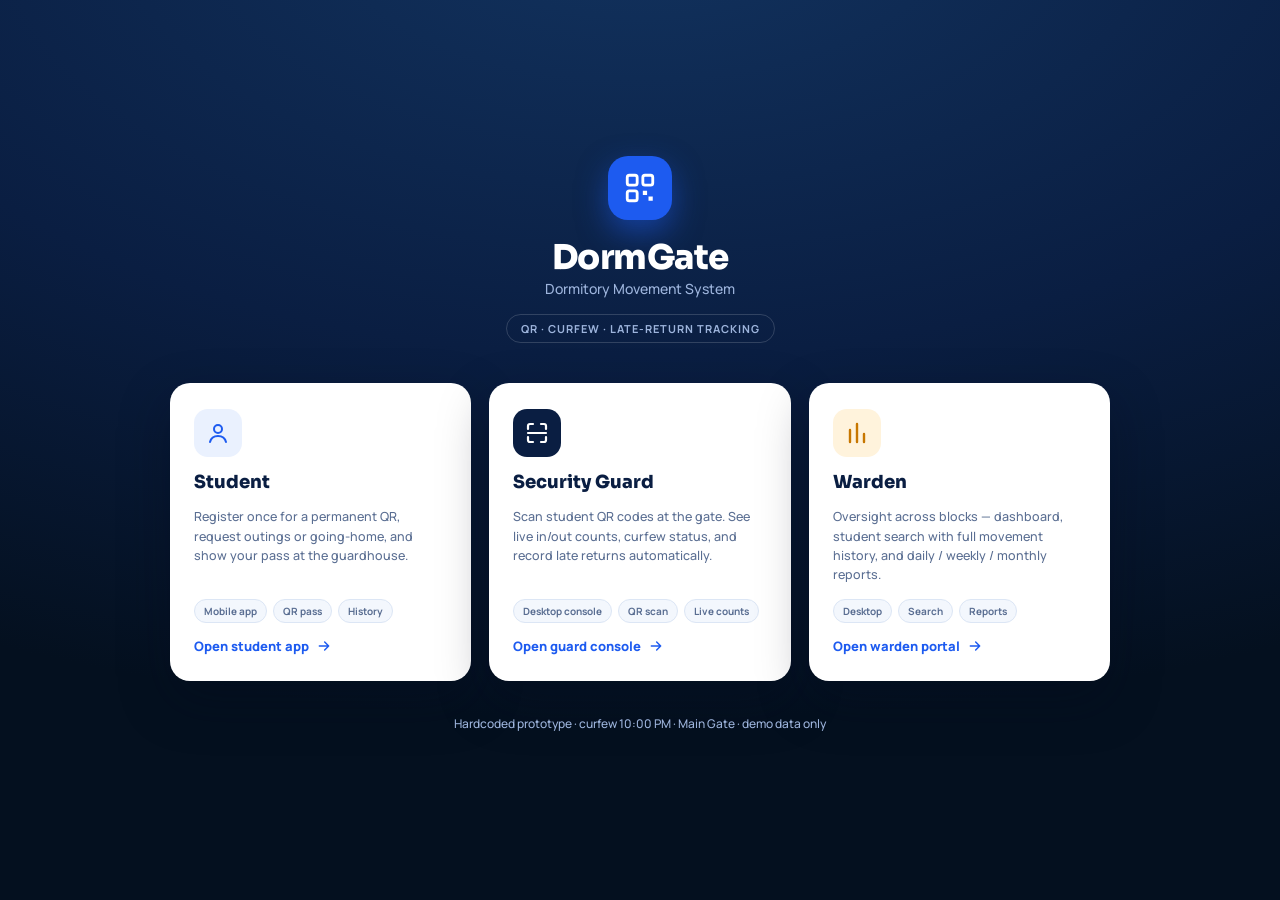
==== index.html @ 5226cc1f "DormGate prototype - navigable hardcoded reproduction of the Claude Design screens === TECHNICAL CHA" ====
<!DOCTYPE html>
<html lang="en">
<head>
<meta charset="utf-8">
<meta name="viewport" content="width=device-width, initial-scale=1">
<title>DormGate — Dormitory Movement System</title>
<meta name="description" content="DormGate — QR-based dormitory movement, curfew &amp; late-return system. Choose a role to open its app.">
<link rel="stylesheet" href="assets/css/tokens.css">
<style>
  body { min-height: 100vh; display: flex; align-items: center; justify-content: center; padding: 32px 20px;
    background: radial-gradient(120% 90% at 50% -10%, #12335f 0%, var(--navy) 55%, var(--navy-deep) 100%); }
  .portal { width: 100%; max-width: 940px; }
  .brand { display: flex; flex-direction: column; align-items: center; gap: 16px; text-align: center; margin-bottom: 40px; }
  .logo { width: 64px; height: 64px; border-radius: 20px; background: var(--blue);
    display: flex; align-items: center; justify-content: center; box-shadow: 0 12px 30px rgba(29,91,240,.5); }
  .brand h1 { font: 800 34px var(--head); color: #fff; letter-spacing: -.5px; }
  .brand p { font: 500 14px var(--sans); color: var(--muted-3); margin: 0; }
  .brand .tag { font: 700 11px var(--sans); color: var(--muted-3); letter-spacing: 1px;
    border: 1px solid rgba(255,255,255,.16); border-radius: 999px; padding: 6px 14px; }
  .roles { display: grid; grid-template-columns: repeat(3, 1fr); gap: 18px; }
  .role { background: #fff; border-radius: 20px; padding: 26px 24px; display: flex; flex-direction: column; gap: 14px;
    box-shadow: 0 20px 50px rgba(4,12,28,.35); transition: transform .16s, box-shadow .16s; }
  .role:hover { transform: translateY(-4px); box-shadow: 0 28px 60px rgba(4,12,28,.45); color: inherit; }
  .role .ico { width: 48px; height: 48px; border-radius: 14px; display: flex; align-items: center; justify-content: center; }
  .role h2 { font: 800 18px var(--head); color: var(--ink); }
  .role p { font: 500 12.5px/1.55 var(--sans); color: var(--muted); margin: 0; flex: 1; }
  .role .go { display: flex; align-items: center; gap: 7px; font: 800 13px var(--sans); color: var(--blue); }
  .badge-row { display: flex; gap: 6px; flex-wrap: wrap; }
  .mini { font: 700 10px var(--sans); color: var(--muted); background: var(--surface); border: 1px solid var(--border);
    border-radius: 999px; padding: 4px 9px; }
  .foot { text-align: center; margin-top: 34px; font: 500 12px var(--sans); color: var(--muted-3); }
  @media (max-width: 720px) { .roles { grid-template-columns: 1fr; } .brand h1 { font-size: 28px; } }
</style>
</head>
<body>
  <main class="portal">
    <div class="brand">
      <div class="logo">
        <svg width="34" height="34" viewBox="0 0 24 24" fill="none"><rect x="3" y="3" width="7" height="7" rx="1.5" stroke="#fff" stroke-width="2"/><rect x="14" y="3" width="7" height="7" rx="1.5" stroke="#fff" stroke-width="2"/><rect x="3" y="14" width="7" height="7" rx="1.5" stroke="#fff" stroke-width="2"/><path d="M14 14h3v3h-3zM18 18h3v3h-3z" fill="#fff"/></svg>
      </div>
      <div>
        <h1>DormGate</h1>
        <p>Dormitory Movement System</p>
      </div>
      <span class="tag">QR · CURFEW · LATE-RETURN TRACKING</span>
    </div>

    <div class="roles">
      <a class="role" href="student.html">
        <div class="ico" style="background:var(--blue-tint)">
          <svg width="24" height="24" viewBox="0 0 24 24" fill="none"><circle cx="12" cy="8" r="4" stroke="#1D5BF0" stroke-width="2"/><path d="M4 21c1-4 4-6 8-6s7 2 8 6" stroke="#1D5BF0" stroke-width="2" stroke-linecap="round"/></svg>
        </div>
        <h2>Student</h2>
        <p>Register once for a permanent QR, request outings or going-home, and show your pass at the guardhouse.</p>
        <div class="badge-row"><span class="mini">Mobile app</span><span class="mini">QR pass</span><span class="mini">History</span></div>
        <span class="go">Open student app
          <svg width="16" height="16" viewBox="0 0 24 24" fill="none"><path d="M5 12h14m0 0l-6-6m6 6l-6 6" stroke="#1D5BF0" stroke-width="2.2" stroke-linecap="round" stroke-linejoin="round"/></svg></span>
      </a>

      <a class="role" href="guard.html">
        <div class="ico" style="background:var(--navy)">
          <svg width="24" height="24" viewBox="0 0 24 24" fill="none"><path d="M3 8V5a2 2 0 012-2h3M16 3h3a2 2 0 012 2v3M21 16v3a2 2 0 01-2 2h-3M8 21H5a2 2 0 01-2-2v-3M3 12h18" stroke="#fff" stroke-width="2.2" stroke-linecap="round"/></svg>
        </div>
        <h2>Security Guard</h2>
        <p>Scan student QR codes at the gate. See live in/out counts, curfew status, and record late returns automatically.</p>
        <div class="badge-row"><span class="mini">Desktop console</span><span class="mini">QR scan</span><span class="mini">Live counts</span></div>
        <span class="go">Open guard console
          <svg width="16" height="16" viewBox="0 0 24 24" fill="none"><path d="M5 12h14m0 0l-6-6m6 6l-6 6" stroke="#1D5BF0" stroke-width="2.2" stroke-linecap="round" stroke-linejoin="round"/></svg></span>
      </a>

      <a class="role" href="warden.html">
        <div class="ico" style="background:var(--amber-tint)">
          <svg width="24" height="24" viewBox="0 0 24 24" fill="none"><path d="M5 21V9M12 21V3M19 21v-8" stroke="#C77700" stroke-width="2.4" stroke-linecap="round"/></svg>
        </div>
        <h2>Warden</h2>
        <p>Oversight across blocks — dashboard, student search with full movement history, and daily / weekly / monthly reports.</p>
        <div class="badge-row"><span class="mini">Desktop</span><span class="mini">Search</span><span class="mini">Reports</span></div>
        <span class="go">Open warden portal
          <svg width="16" height="16" viewBox="0 0 24 24" fill="none"><path d="M5 12h14m0 0l-6-6m6 6l-6 6" stroke="#1D5BF0" stroke-width="2.2" stroke-linecap="round" stroke-linejoin="round"/></svg></span>
      </a>
    </div>

    <p class="foot">Hardcoded prototype · curfew 10:00 PM · Main Gate · demo data only</p>
  </main>
</body>
</html>
---- assets/css/tokens.css ----
/* ============================================================
   DormGate — Design Tokens & Shared Components
   Dormitory Movement System · hardcoded prototype
   Fonts: Sora (headings) + Manrope (body)
   ============================================================ */

@import url('https://fonts.googleapis.com/css2?family=Sora:wght@600;700;800&family=Manrope:wght@400;500;600;700;800&display=swap');

:root {
  /* Brand / navy */
  --navy: #0A1E42;
  --navy-soft: #12283F;
  --navy-deep: #04101F;
  /* Blues */
  --blue: #1D5BF0;
  --blue-600: #1449CC;
  --blue-400: #5E8DF7;
  --blue-200: #9BBCF6;
  --blue-100: #C9DBFA;
  --blue-tint: #EAF1FE;
  --sky: #37B0FF;
  /* Surfaces */
  --bg: #EDF2FA;
  --surface: #F3F7FD;
  --field: #F9FBFE;
  --white: #fff;
  /* Lines */
  --border: #DCE6F5;
  --border-soft: #E4ECF9;
  --line: #F1F5FB;
  /* Text */
  --ink: #0A1E42;
  --muted: #5A6E92;
  --muted-2: #8A9AB8;
  --muted-3: #9DB4DC;
  --nav-dim: #5B77A8;
  /* Status — green */
  --green: #12923F;
  --green-tint: #E3F6E9;
  /* Status — amber */
  --amber: #C77700;
  --amber-ink: #9A5F06;
  --amber-tint: #FFF3DC;
  --amber-tint-2: #FFF7E8;
  --amber-border: #F3DFB3;
  /* Status — red */
  --red: #D3382C;
  --red-tint: #FDE9E7;
  --red-coral: #FF8A7A;
  --red-border: #F3C9C4;
  /* Effects */
  --shadow-btn: 0 8px 18px rgba(29,91,240,.3);
  --shadow-card: 0 6px 18px rgba(10,30,66,.06);
  --shadow-pop: 0 30px 70px rgba(4,12,28,.5);
  --radius: 16px;
  --sans: 'Manrope', system-ui, -apple-system, sans-serif;
  --head: 'Sora', 'Manrope', system-ui, sans-serif;
}

/* ---------- reset ---------- */
* { box-sizing: border-box; }
html, body { margin: 0; padding: 0; }
body {
  font-family: var(--sans);
  color: var(--ink);
  background: var(--bg);
  -webkit-font-smoothing: antialiased;
  text-rendering: optimizeLegibility;
}
a { color: var(--blue); text-decoration: none; }
a:hover { color: var(--blue-600); }
button { font-family: inherit; cursor: pointer; border: none; background: none; }
img, svg { display: block; }
ul { margin: 0; padding: 0; list-style: none; }
h1, h2, h3, h4 { margin: 0; font-family: var(--head); }
@keyframes dg-scanline { 0% { top: 12%; } 50% { top: 82%; } 100% { top: 12%; } }
@keyframes dg-fade { from { opacity: 0; transform: translateY(8px); } to { opacity: 1; transform: none; } }

/* ============================================================
   Shared components
   ============================================================ */

/* buttons */
.btn {
  display: flex; align-items: center; justify-content: center; gap: 9px;
  height: 52px; border-radius: 13px; font: 800 15px var(--sans);
  width: 100%; transition: filter .15s, transform .05s;
}
.btn:active { transform: translateY(1px); }
.btn-primary { background: var(--blue); color: #fff; box-shadow: var(--shadow-btn); }
.btn-primary:hover { filter: brightness(1.05); }
.btn-danger { background: var(--red); color: #fff; box-shadow: 0 8px 18px rgba(211,56,44,.3); }
.btn-ghost { background: #fff; border: 1.5px solid var(--border); color: var(--blue); }
.btn-outline { background: #fff; border: 1.5px solid var(--border); color: var(--ink); }
.btn-sm { height: 44px; font-size: 13.5px; border-radius: 12px; }
.btn-inline { width: auto; padding: 0 24px; }

/* status badge (pill) */
.badge { font: 800 10px var(--sans); border-radius: 999px; padding: 4px 9px; white-space: nowrap; letter-spacing: .2px; }
.badge-green { color: var(--green); background: var(--green-tint); }
.badge-blue  { color: var(--blue);  background: var(--blue-tint); }
.badge-amber { color: var(--amber); background: var(--amber-tint); }
.badge-red   { color: var(--red);   background: var(--red-tint); }
.badge-lg { font-size: 10.5px; padding: 6px 12px; }

/* chip / filter pill */
.chip { font: 700 12px var(--sans); border-radius: 999px; padding: 8px 15px; background: #fff; border: 1px solid var(--border); color: var(--muted); cursor: pointer; }
.chip.on { background: var(--blue); border-color: var(--blue); color: #fff; }

/* card */
.card { background: #fff; border: 1px solid var(--border); border-radius: var(--radius); }

/* form field (display) */
.field-label { font: 700 11.5px var(--sans); color: var(--muted); letter-spacing: .4px; }
.field {
  display: flex; align-items: center; gap: 10px;
  height: 50px; padding: 0 16px; border: 1.5px solid var(--border);
  border-radius: 13px; background: #fff; font: 600 15px var(--sans); color: var(--ink);
}
.field.focus { border-color: var(--blue); box-shadow: 0 0 0 3px var(--blue-tint); }
.field.compact { height: 44px; font-size: 13.5px; background: var(--field); border-radius: 12px; }

/* dot status marker */
.dot { width: 10px; height: 10px; border-radius: 50%; flex-shrink: 0; }
.dot-green { background: var(--green); } .dot-blue { background: var(--blue); }
.dot-amber { background: var(--amber); } .dot-red { background: var(--red); }

/* segmented control */
.segmented { display: flex; background: var(--border-soft); border-radius: 14px; padding: 4px; gap: 4px; }
.segmented .seg { flex: 1; display: flex; align-items: center; justify-content: center; height: 44px; border-radius: 11px; font: 700 13.5px var(--sans); color: var(--muted); cursor: pointer; }
.segmented .seg.on { background: #fff; color: var(--blue); font-weight: 800; box-shadow: 0 2px 8px rgba(10,30,66,.1); }

/* info banner */
.banner { display: flex; gap: 10px; border-radius: 13px; padding: 12px 14px; font: 600 11.5px/1.5 var(--sans); }
.banner svg { flex-shrink: 0; margin-top: 1px; }
.banner-blue { background: var(--blue-tint); border: 1px solid var(--blue-100); color: var(--blue-600); }
.banner-amber { background: var(--amber-tint-2); border: 1px solid var(--amber-border); color: var(--amber-ink); }

/* generic helpers */
.row { display: flex; align-items: center; }
.spread { display: flex; align-items: center; justify-content: space-between; }
.grow { flex: 1; min-width: 0; }
.stack { display: flex; flex-direction: column; }
.hidden { display: none !important; }
.avatar { border-radius: 50%; display: flex; align-items: center; justify-content: center; font: 800 12px var(--head); color: #fff; background: var(--blue); }

/* screen fade-in on route change */
.screen { animation: dg-fade .28s ease; }
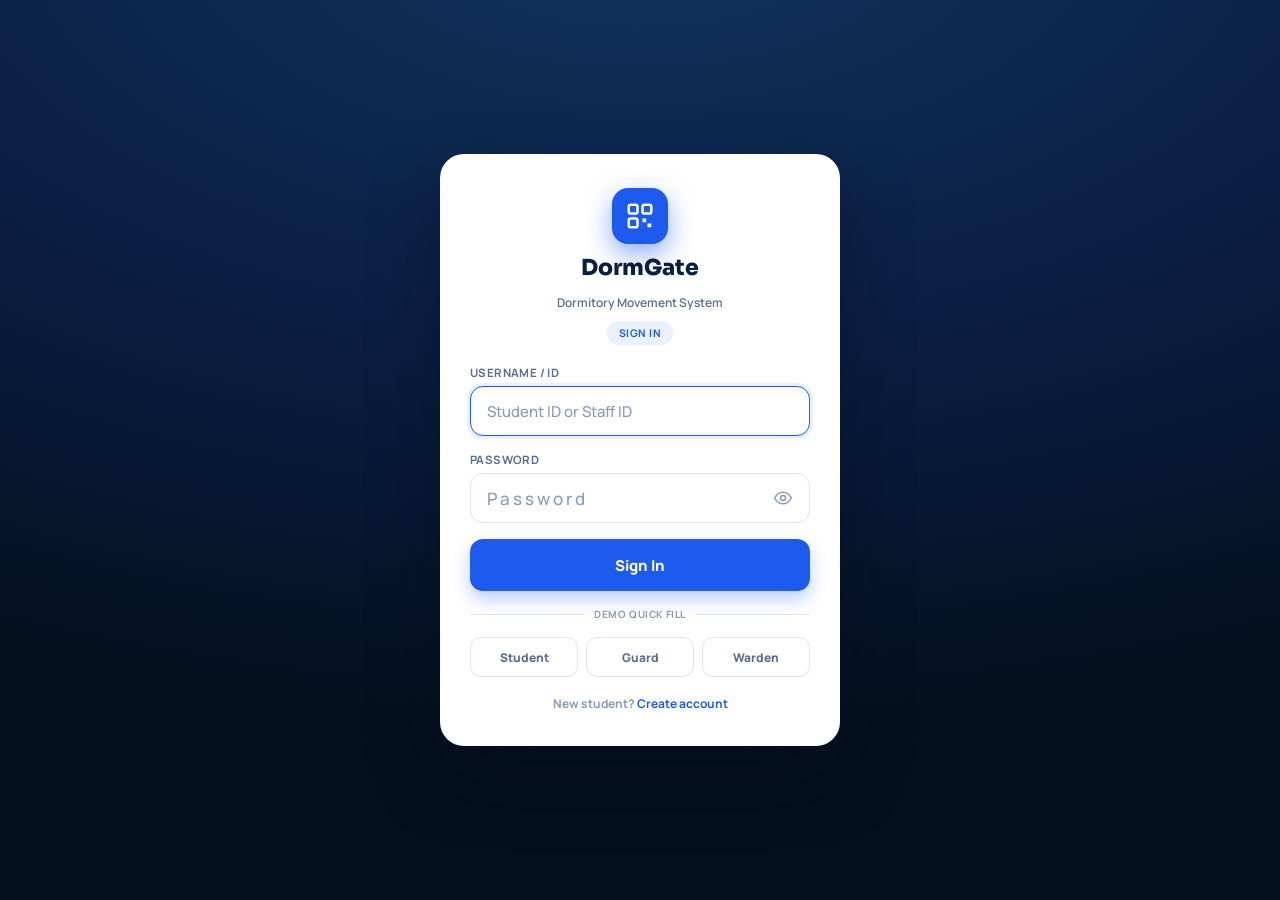
==== commit f2021a65: "[Phase 3/Task 2] Single login card replaces the role portal - ID routes the dashboard === TECHNICAL " ====
--- a/index.html
+++ b/index.html
@@ -3,84 +3,55 @@
 <head>
 <meta charset="utf-8">
 <meta name="viewport" content="width=device-width, initial-scale=1">
-<title>DormGate — Dormitory Movement System</title>
-<meta name="description" content="DormGate — QR-based dormitory movement, curfew &amp; late-return system. Choose a role to open its app.">
+<title>DormGate — Sign In</title>
+<meta name="description" content="DormGate — sign in to the Dormitory Movement System. Your ID decides your dashboard.">
 <link rel="stylesheet" href="assets/css/tokens.css">
-<style>
-  body { min-height: 100vh; display: flex; align-items: center; justify-content: center; padding: 32px 20px;
-    background: radial-gradient(120% 90% at 50% -10%, #12335f 0%, var(--navy) 55%, var(--navy-deep) 100%); }
-  .portal { width: 100%; max-width: 940px; }
-  .brand { display: flex; flex-direction: column; align-items: center; gap: 16px; text-align: center; margin-bottom: 40px; }
-  .logo { width: 64px; height: 64px; border-radius: 20px; background: var(--blue);
-    display: flex; align-items: center; justify-content: center; box-shadow: 0 12px 30px rgba(29,91,240,.5); }
-  .brand h1 { font: 800 34px var(--head); color: #fff; letter-spacing: -.5px; }
-  .brand p { font: 500 14px var(--sans); color: var(--muted-3); margin: 0; }
-  .brand .tag { font: 700 11px var(--sans); color: var(--muted-3); letter-spacing: 1px;
-    border: 1px solid rgba(255,255,255,.16); border-radius: 999px; padding: 6px 14px; }
-  .roles { display: grid; grid-template-columns: repeat(3, 1fr); gap: 18px; }
-  .role { background: #fff; border-radius: 20px; padding: 26px 24px; display: flex; flex-direction: column; gap: 14px;
-    box-shadow: 0 20px 50px rgba(4,12,28,.35); transition: transform .16s, box-shadow .16s; }
-  .role:hover { transform: translateY(-4px); box-shadow: 0 28px 60px rgba(4,12,28,.45); color: inherit; }
-  .role .ico { width: 48px; height: 48px; border-radius: 14px; display: flex; align-items: center; justify-content: center; }
-  .role h2 { font: 800 18px var(--head); color: var(--ink); }
-  .role p { font: 500 12.5px/1.55 var(--sans); color: var(--muted); margin: 0; flex: 1; }
-  .role .go { display: flex; align-items: center; gap: 7px; font: 800 13px var(--sans); color: var(--blue); }
-  .badge-row { display: flex; gap: 6px; flex-wrap: wrap; }
-  .mini { font: 700 10px var(--sans); color: var(--muted); background: var(--surface); border: 1px solid var(--border);
-    border-radius: 999px; padding: 4px 9px; }
-  .foot { text-align: center; margin-top: 34px; font: 500 12px var(--sans); color: var(--muted-3); }
-  @media (max-width: 720px) { .roles { grid-template-columns: 1fr; } .brand h1 { font-size: 28px; } }
-</style>
 </head>
 <body>
-  <main class="portal">
-    <div class="brand">
-      <div class="logo">
-        <svg width="34" height="34" viewBox="0 0 24 24" fill="none"><rect x="3" y="3" width="7" height="7" rx="1.5" stroke="#fff" stroke-width="2"/><rect x="14" y="3" width="7" height="7" rx="1.5" stroke="#fff" stroke-width="2"/><rect x="3" y="14" width="7" height="7" rx="1.5" stroke="#fff" stroke-width="2"/><path d="M14 14h3v3h-3zM18 18h3v3h-3z" fill="#fff"/></svg>
+
+<div class="auth">
+  <div class="auth-card">
+
+    <div class="auth-brand">
+      <div class="auth-logo">
+        <svg width="30" height="30" viewBox="0 0 24 24" fill="none"><rect x="3" y="3" width="7" height="7" rx="1.5" stroke="#fff" stroke-width="2"/><rect x="14" y="3" width="7" height="7" rx="1.5" stroke="#fff" stroke-width="2"/><rect x="3" y="14" width="7" height="7" rx="1.5" stroke="#fff" stroke-width="2"/><path d="M14 14h3v3h-3zM18 18h3v3h-3z" fill="#fff"/></svg>
       </div>
-      <div>
-        <h1>DormGate</h1>
-        <p>Dormitory Movement System</p>
-      </div>
-      <span class="tag">QR · CURFEW · LATE-RETURN TRACKING</span>
+      <div class="auth-title">DormGate</div>
+      <div class="auth-sub">Dormitory Movement System</div>
+      <span class="auth-role">SIGN IN</span>
     </div>
 
-    <div class="roles">
-      <a class="role" href="student.html">
-        <div class="ico" style="background:var(--blue-tint)">
-          <svg width="24" height="24" viewBox="0 0 24 24" fill="none"><circle cx="12" cy="8" r="4" stroke="#1D5BF0" stroke-width="2"/><path d="M4 21c1-4 4-6 8-6s7 2 8 6" stroke="#1D5BF0" stroke-width="2" stroke-linecap="round"/></svg>
-        </div>
-        <h2>Student</h2>
-        <p>Register once for a permanent QR, request outings or going-home, and show your pass at the guardhouse.</p>
-        <div class="badge-row"><span class="mini">Mobile app</span><span class="mini">QR pass</span><span class="mini">History</span></div>
-        <span class="go">Open student app
-          <svg width="16" height="16" viewBox="0 0 24 24" fill="none"><path d="M5 12h14m0 0l-6-6m6 6l-6 6" stroke="#1D5BF0" stroke-width="2.2" stroke-linecap="round" stroke-linejoin="round"/></svg></span>
-      </a>
-
-      <a class="role" href="guard.html">
-        <div class="ico" style="background:var(--navy)">
-          <svg width="24" height="24" viewBox="0 0 24 24" fill="none"><path d="M3 8V5a2 2 0 012-2h3M16 3h3a2 2 0 012 2v3M21 16v3a2 2 0 01-2 2h-3M8 21H5a2 2 0 01-2-2v-3M3 12h18" stroke="#fff" stroke-width="2.2" stroke-linecap="round"/></svg>
-        </div>
-        <h2>Security Guard</h2>
-        <p>Scan student QR codes at the gate. See live in/out counts, curfew status, and record late returns automatically.</p>
-        <div class="badge-row"><span class="mini">Desktop console</span><span class="mini">QR scan</span><span class="mini">Live counts</span></div>
-        <span class="go">Open guard console
-          <svg width="16" height="16" viewBox="0 0 24 24" fill="none"><path d="M5 12h14m0 0l-6-6m6 6l-6 6" stroke="#1D5BF0" stroke-width="2.2" stroke-linecap="round" stroke-linejoin="round"/></svg></span>
-      </a>
-
-      <a class="role" href="warden.html">
-        <div class="ico" style="background:var(--amber-tint)">
-          <svg width="24" height="24" viewBox="0 0 24 24" fill="none"><path d="M5 21V9M12 21V3M19 21v-8" stroke="#C77700" stroke-width="2.4" stroke-linecap="round"/></svg>
-        </div>
-        <h2>Warden</h2>
-        <p>Oversight across blocks — dashboard, student search with full movement history, and daily / weekly / monthly reports.</p>
-        <div class="badge-row"><span class="mini">Desktop</span><span class="mini">Search</span><span class="mini">Reports</span></div>
-        <span class="go">Open warden portal
-          <svg width="16" height="16" viewBox="0 0 24 24" fill="none"><path d="M5 12h14m0 0l-6-6m6 6l-6 6" stroke="#1D5BF0" stroke-width="2.2" stroke-linecap="round" stroke-linejoin="round"/></svg></span>
-      </a>
+    <div class="fieldgroup">
+      <div class="field-label">USERNAME / ID</div>
+      <div class="field focus">
+        <input class="auth-input" id="userId" type="text" autocomplete="off" spellcheck="false" placeholder="Student ID or Staff ID">
+      </div>
     </div>
 
-    <p class="foot">Hardcoded prototype · curfew 10:00 PM · Main Gate · demo data only</p>
-  </main>
+    <div class="fieldgroup">
+      <div class="field-label">PASSWORD</div>
+      <div class="field" style="justify-content:space-between">
+        <input class="auth-input" id="password" type="password" autocomplete="off" placeholder="Password">
+        <svg id="togglePw" style="cursor:pointer;flex-shrink:0" width="20" height="20" viewBox="0 0 24 24" fill="none"><path d="M2 12s3.5-7 10-7 10 7 10 7-3.5 7-10 7-10-7-10-7z" stroke="#8A9AB8" stroke-width="1.8"/><circle cx="12" cy="12" r="3" stroke="#8A9AB8" stroke-width="1.8"/></svg>
+      </div>
+    </div>
+
+    <div class="auth-err" id="authErr"></div>
+
+    <button class="btn btn-primary" id="signIn">Sign In</button>
+
+    <div class="auth-divider"><span class="l"></span><span class="t">DEMO QUICK FILL</span><span class="l"></span></div>
+    <div class="auth-quick">
+      <button type="button" data-role="student">Student</button>
+      <button type="button" data-role="guard">Guard</button>
+      <button type="button" data-role="warden">Warden</button>
+    </div>
+
+    <div class="auth-back">New student? <a href="student.html#register">Create account</a></div>
+
+  </div>
+</div>
+
+<script src="assets/js/auth.js"></script>
 </body>
 </html>
--- a/assets/css/tokens.css
+++ b/assets/css/tokens.css
@@ -146,3 +146,83 @@
 
 /* screen fade-in on route change */
 .screen { animation: dg-fade .28s ease; }
+
+/* generic field group (label + field) */
+.fieldgroup { display: flex; flex-direction: column; gap: 6px; }
+
+/* ============================================================
+   Staff login card (shared by Guard + Warden)
+   ============================================================ */
+.auth { min-height: 100vh; display: flex; align-items: center; justify-content: center; padding: 32px 20px;
+  background: radial-gradient(120% 90% at 50% -10%, #12335f 0%, var(--navy) 55%, var(--navy-deep) 100%); }
+.auth-card { width: 100%; max-width: 400px; background: #fff; border-radius: 24px; padding: 34px 30px;
+  box-shadow: 0 30px 70px rgba(4,12,28,.4); display: flex; flex-direction: column; gap: 16px; animation: dg-fade .3s ease; }
+.auth-brand { display: flex; flex-direction: column; align-items: center; gap: 10px; margin-bottom: 4px; }
+.auth-logo { width: 56px; height: 56px; border-radius: 16px; background: var(--blue);
+  display: flex; align-items: center; justify-content: center; box-shadow: 0 10px 26px rgba(29,91,240,.5); }
+.auth-title { font: 800 22px var(--head); color: var(--ink); text-align: center; }
+.auth-sub { font: 600 12px var(--sans); color: var(--muted); margin-top: 3px; text-align: center; }
+.auth-role { font: 700 10.5px var(--sans); color: var(--blue); background: var(--blue-tint);
+  border-radius: 999px; padding: 5px 12px; letter-spacing: .5px; }
+.auth-back { text-align: center; font: 700 12px var(--sans); color: var(--muted-2); margin-top: 2px; }
+
+/* real inputs inside the shared .field shell */
+.auth-input { width: 100%; border: none; outline: none; background: transparent; padding: 0;
+  font: 600 15px var(--sans); color: var(--ink); }
+.auth-input::placeholder { color: var(--muted-2); font-weight: 500; }
+.auth-input[type="password"] { letter-spacing: 3px; font-size: 17px; }
+
+/* inline error */
+.auth-err { display: none; font: 600 11.5px var(--sans); color: var(--red);
+  background: var(--red-tint); border-radius: 10px; padding: 9px 12px; }
+.auth-err.show { display: block; animation: dg-fade .2s ease; }
+
+/* demo quick-fill: 1 row x 3 columns */
+.auth-divider { display: flex; align-items: center; gap: 10px; }
+.auth-divider .l { flex: 1; height: 1px; background: var(--border); }
+.auth-divider .t { font: 700 10px var(--sans); color: var(--muted-2); letter-spacing: .6px; white-space: nowrap; }
+.auth-quick { display: grid; grid-template-columns: repeat(3, 1fr); gap: 8px; }
+.auth-quick button { height: 40px; border-radius: 11px; border: 1.5px solid var(--border);
+  background: #fff; color: var(--muted); font: 800 12px var(--sans); cursor: pointer;
+  transition: border-color .15s, color .15s, background .15s; }
+.auth-quick button:hover { border-color: var(--blue); color: var(--blue); background: var(--blue-tint); }
+.auth-quick button:active { transform: translateY(1px); }
+
+/* ============================================================
+   Search + detail (backs the Guard search view)
+   ============================================================ */
+.srch-bar { display: flex; gap: 12px; flex-wrap: wrap; }
+.srch-box { flex: 1; min-width: 240px; display: flex; align-items: center; gap: 11px; height: 48px; padding: 0 16px;
+  border: 1.5px solid var(--blue); border-radius: 13px; background: #fff; box-shadow: 0 0 0 3px var(--blue-tint); }
+.srch-box .q { font: 600 14px var(--sans); color: var(--ink); }
+.srch-box .caret { width: 2px; height: 18px; background: var(--blue); }
+.srch-box .ph { margin-left: auto; font: 600 11.5px var(--sans); color: var(--muted-2); }
+.srch-drop { display: flex; align-items: center; gap: 8px; height: 48px; padding: 0 16px; border: 1.5px solid var(--border);
+  border-radius: 13px; background: #fff; font: 700 13px var(--sans); color: var(--muted); cursor: pointer; }
+.srch-split { flex: 1; display: grid; grid-template-columns: 1fr 372px; gap: 16px; min-height: 0; }
+.srch-panel { background: #fff; border: 1px solid var(--border); border-radius: 16px; padding: 6px 20px; overflow: hidden; }
+.srch-grid { display: grid; grid-template-columns: 1.7fr 66px 118px 118px; gap: 10px; align-items: center; }
+.srch-grid > * { min-width: 0; }
+.srch-head { padding: 12px 0 8px; border-bottom: 1px solid var(--border-soft);
+  font: 800 10px var(--sans); color: var(--muted-2); letter-spacing: .5px; }
+.srch-row { padding: 11px 0; border-bottom: 1px solid var(--line); cursor: pointer; }
+.srch-row.sel { margin: 6px -12px 0; padding: 11px 12px; border-radius: 12px; background: var(--blue-tint); border: 1.5px solid var(--blue-200); }
+.srch-row .nm { font: 800 12.5px var(--sans); color: var(--ink); white-space: nowrap; overflow: hidden; text-overflow: ellipsis; }
+.srch-row .id { font: 600 10.5px var(--sans); color: var(--muted-2); }
+.srch-row .c { font: 700 12px var(--sans); color: var(--muted); }
+.srch-note { padding: 12px 0; font: 600 11.5px var(--sans); color: var(--muted-2); }
+
+.sdetail { background: #fff; border: 1px solid var(--border); border-radius: 16px; padding: 20px;
+  display: flex; flex-direction: column; gap: 14px; overflow-y: auto; }
+.sdetail-head { display: flex; align-items: center; gap: 13px; }
+.sdetail-av { width: 52px; height: 52px; border-radius: 16px; background: var(--blue-tint);
+  display: flex; align-items: center; justify-content: center; font: 800 17px var(--head); color: var(--blue); }
+.sdetail-nm { font: 800 15px var(--head); color: var(--ink); }
+.sdetail-sub { font: 600 11.5px var(--sans); color: var(--muted); }
+.sdetail-status { display: flex; align-items: center; justify-content: space-between; border-radius: 12px; padding: 11px 14px; }
+.sdetail-kv { display: grid; grid-template-columns: 1fr 1fr; gap: 10px 14px; }
+.sdetail-kv .k { font: 800 9.5px var(--sans); color: var(--muted-2); letter-spacing: .5px; }
+.sdetail-kv .v { font: 700 12.5px var(--sans); color: var(--ink); margin-top: 2px; }
+.sdetail-hist { border-top: 1px solid var(--border-soft); padding-top: 12px; }
+.sdetail-hist .t { font: 800 12px var(--head); color: var(--ink); margin-bottom: 8px; }
+@media (max-width: 1080px) { .srch-split { grid-template-columns: 1fr; } }
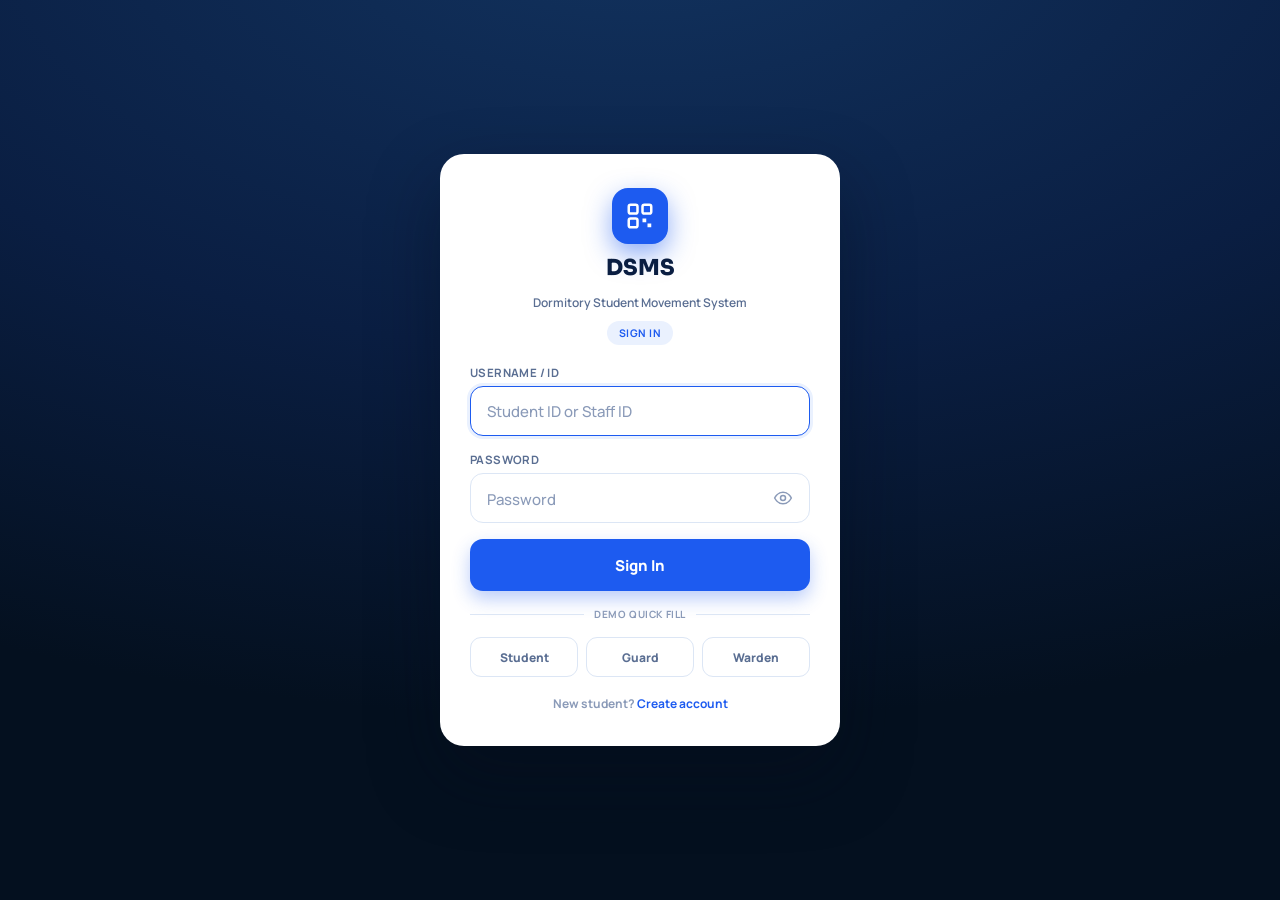
==== commit 5396bbf1: "Rename the system to DSMS - Dormitory Student Movement System === TECHNICAL CHANGES === • index.html" ====
--- a/index.html
+++ b/index.html
@@ -3,8 +3,8 @@
 <head>
 <meta charset="utf-8">
 <meta name="viewport" content="width=device-width, initial-scale=1">
-<title>DormGate — Sign In</title>
-<meta name="description" content="DormGate — sign in to the Dormitory Movement System. Your ID decides your dashboard.">
+<title>DSMS — Sign In</title>
+<meta name="description" content="DSMS — sign in to the Dormitory Student Movement System. Your ID decides your dashboard.">
 <link rel="stylesheet" href="assets/css/tokens.css">
 </head>
 <body>
@@ -16,8 +16,8 @@
       <div class="auth-logo">
         <svg width="30" height="30" viewBox="0 0 24 24" fill="none"><rect x="3" y="3" width="7" height="7" rx="1.5" stroke="#fff" stroke-width="2"/><rect x="14" y="3" width="7" height="7" rx="1.5" stroke="#fff" stroke-width="2"/><rect x="3" y="14" width="7" height="7" rx="1.5" stroke="#fff" stroke-width="2"/><path d="M14 14h3v3h-3zM18 18h3v3h-3z" fill="#fff"/></svg>
       </div>
-      <div class="auth-title">DormGate</div>
-      <div class="auth-sub">Dormitory Movement System</div>
+      <div class="auth-title">DSMS</div>
+      <div class="auth-sub">Dormitory Student Movement System</div>
       <span class="auth-role">SIGN IN</span>
     </div>
 
--- a/assets/css/tokens.css
+++ b/assets/css/tokens.css
@@ -1,6 +1,6 @@
 /* ============================================================
-   DormGate — Design Tokens & Shared Components
-   Dormitory Movement System · hardcoded prototype
+   DSMS — Design Tokens & Shared Components
+   Dormitory Student Movement System · hardcoded prototype
    Fonts: Sora (headings) + Manrope (body)
    ============================================================ */
 
@@ -147,6 +147,36 @@
 /* screen fade-in on route change */
 .screen { animation: dg-fade .28s ease; }
 
+/* ============================================================
+   Popup shell — shared by the student movement popup and any
+   dialog-style overlay. Moved here from guard.css.
+   ============================================================ */
+.overlay { position: fixed; inset: 0; background: rgba(10,30,66,.55); display: none;
+  align-items: center; justify-content: center; padding: 24px; z-index: 100; }
+.overlay.show { display: flex; animation: dg-fade .2s ease; }
+.dialog { width: 460px; max-width: 100%; background: #fff; border-radius: 20px;
+  box-shadow: var(--shadow-pop); overflow: hidden; max-height: 92vh; overflow-y: auto; }
+.dialog .dhead { display: flex; align-items: center; gap: 10px; padding: 18px 24px; border-bottom: 1px solid var(--border-soft); }
+.dialog .dhead .t { font: 800 15px var(--head); color: var(--ink); }
+.dialog .dhead .loc { margin-left: auto; font: 600 11.5px var(--sans); color: var(--muted-2); }
+.dialog .danger-bar { display: flex; gap: 10px; align-items: center; background: var(--red); padding: 12px 24px;
+  font: 800 12.5px var(--sans); color: #fff; }
+.dialog .who { padding: 20px 24px; display: flex; align-items: center; gap: 14px; }
+.dialog .who .av { width: 52px; height: 52px; border-radius: 16px; display: flex; align-items: center; justify-content: center; font: 800 17px var(--head); }
+.dialog .who .nm { font: 800 17px var(--head); color: var(--ink); }
+.dialog .who .sub { font: 600 12px var(--sans); color: var(--muted); margin-top: 2px; }
+.dialog .dtable { margin: 0 24px; background: var(--surface); border: 1px solid var(--border); border-radius: 14px; padding: 4px 16px; }
+.dialog .dtable .r { display: flex; justify-content: space-between; padding: 10px 0; border-bottom: 1px solid var(--border-soft); }
+.dialog .dtable .r:last-child { border-bottom: none; }
+.dialog .dtable .k { font: 600 12px var(--sans); color: var(--muted); }
+.dialog .dtable .v { font: 800 12px var(--sans); }
+.dialog .dbody { padding: 18px 24px 0; display: flex; flex-direction: column; gap: 14px; }
+.transition { display: flex; align-items: center; justify-content: center; gap: 10px; padding: 16px 24px 4px; flex-wrap: wrap; }
+.transition .badge { font-size: 11px; padding: 6px 14px; }
+.dialog .dnote { font: 600 11px var(--sans); color: var(--muted-2); text-align: center; padding: 8px 24px 0; }
+.dialog .dactions { display: flex; gap: 12px; padding: 16px 24px 22px; }
+.dialog .dactions .btn.wide { flex: 1.6; }
+
 /* generic field group (label + field) */
 .fieldgroup { display: flex; flex-direction: column; gap: 6px; }
 
@@ -171,6 +201,8 @@
   font: 600 15px var(--sans); color: var(--ink); }
 .auth-input::placeholder { color: var(--muted-2); font-weight: 500; }
 .auth-input[type="password"] { letter-spacing: 3px; font-size: 17px; }
+/* keep the placeholder readable — the wide tracking is only for typed dots */
+.auth-input[type="password"]::placeholder { letter-spacing: normal; font-size: 15px; }
 
 /* inline error */
 .auth-err { display: none; font: 600 11.5px var(--sans); color: var(--red);
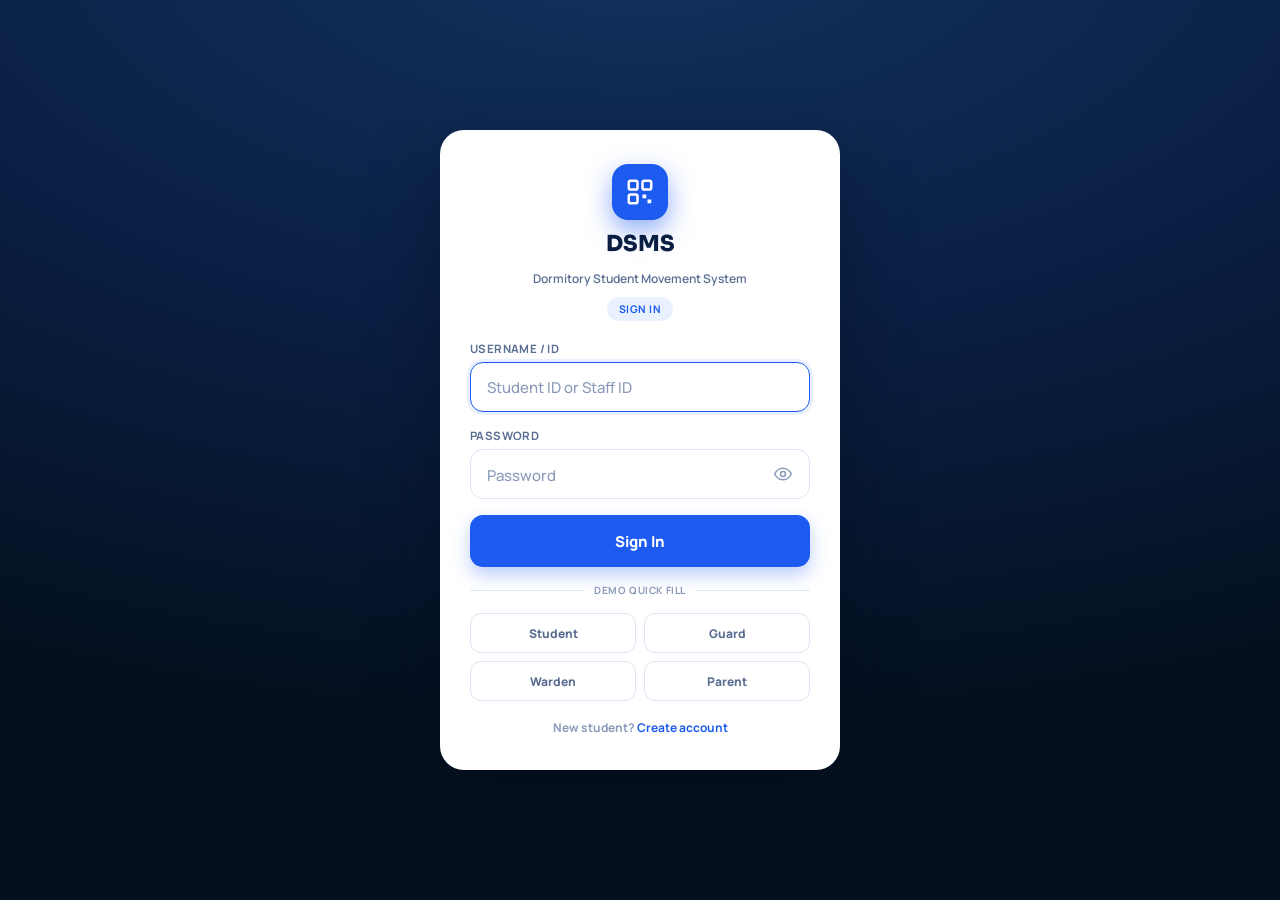
==== commit 493ebbc3: "[Phase 5/Task 2] Add Parent demo quick-fill button and 2x2 login grid === TECHNICAL CHANGES === • in" ====
--- a/index.html
+++ b/index.html
@@ -45,6 +45,7 @@
       <button type="button" data-role="student">Student</button>
       <button type="button" data-role="guard">Guard</button>
       <button type="button" data-role="warden">Warden</button>
+      <button type="button" data-role="parent">Parent</button>
     </div>
 
     <div class="auth-back">New student? <a href="student.html#register">Create account</a></div>
--- a/assets/css/tokens.css
+++ b/assets/css/tokens.css
@@ -209,11 +209,11 @@
   background: var(--red-tint); border-radius: 10px; padding: 9px 12px; }
 .auth-err.show { display: block; animation: dg-fade .2s ease; }
 
-/* demo quick-fill: 1 row x 3 columns */
+/* demo quick-fill: 2 x 2 grid */
 .auth-divider { display: flex; align-items: center; gap: 10px; }
 .auth-divider .l { flex: 1; height: 1px; background: var(--border); }
 .auth-divider .t { font: 700 10px var(--sans); color: var(--muted-2); letter-spacing: .6px; white-space: nowrap; }
-.auth-quick { display: grid; grid-template-columns: repeat(3, 1fr); gap: 8px; }
+.auth-quick { display: grid; grid-template-columns: repeat(2, 1fr); gap: 8px; }
 .auth-quick button { height: 40px; border-radius: 11px; border: 1.5px solid var(--border);
   background: #fff; color: var(--muted); font: 800 12px var(--sans); cursor: pointer;
   transition: border-color .15s, color .15s, background .15s; }
